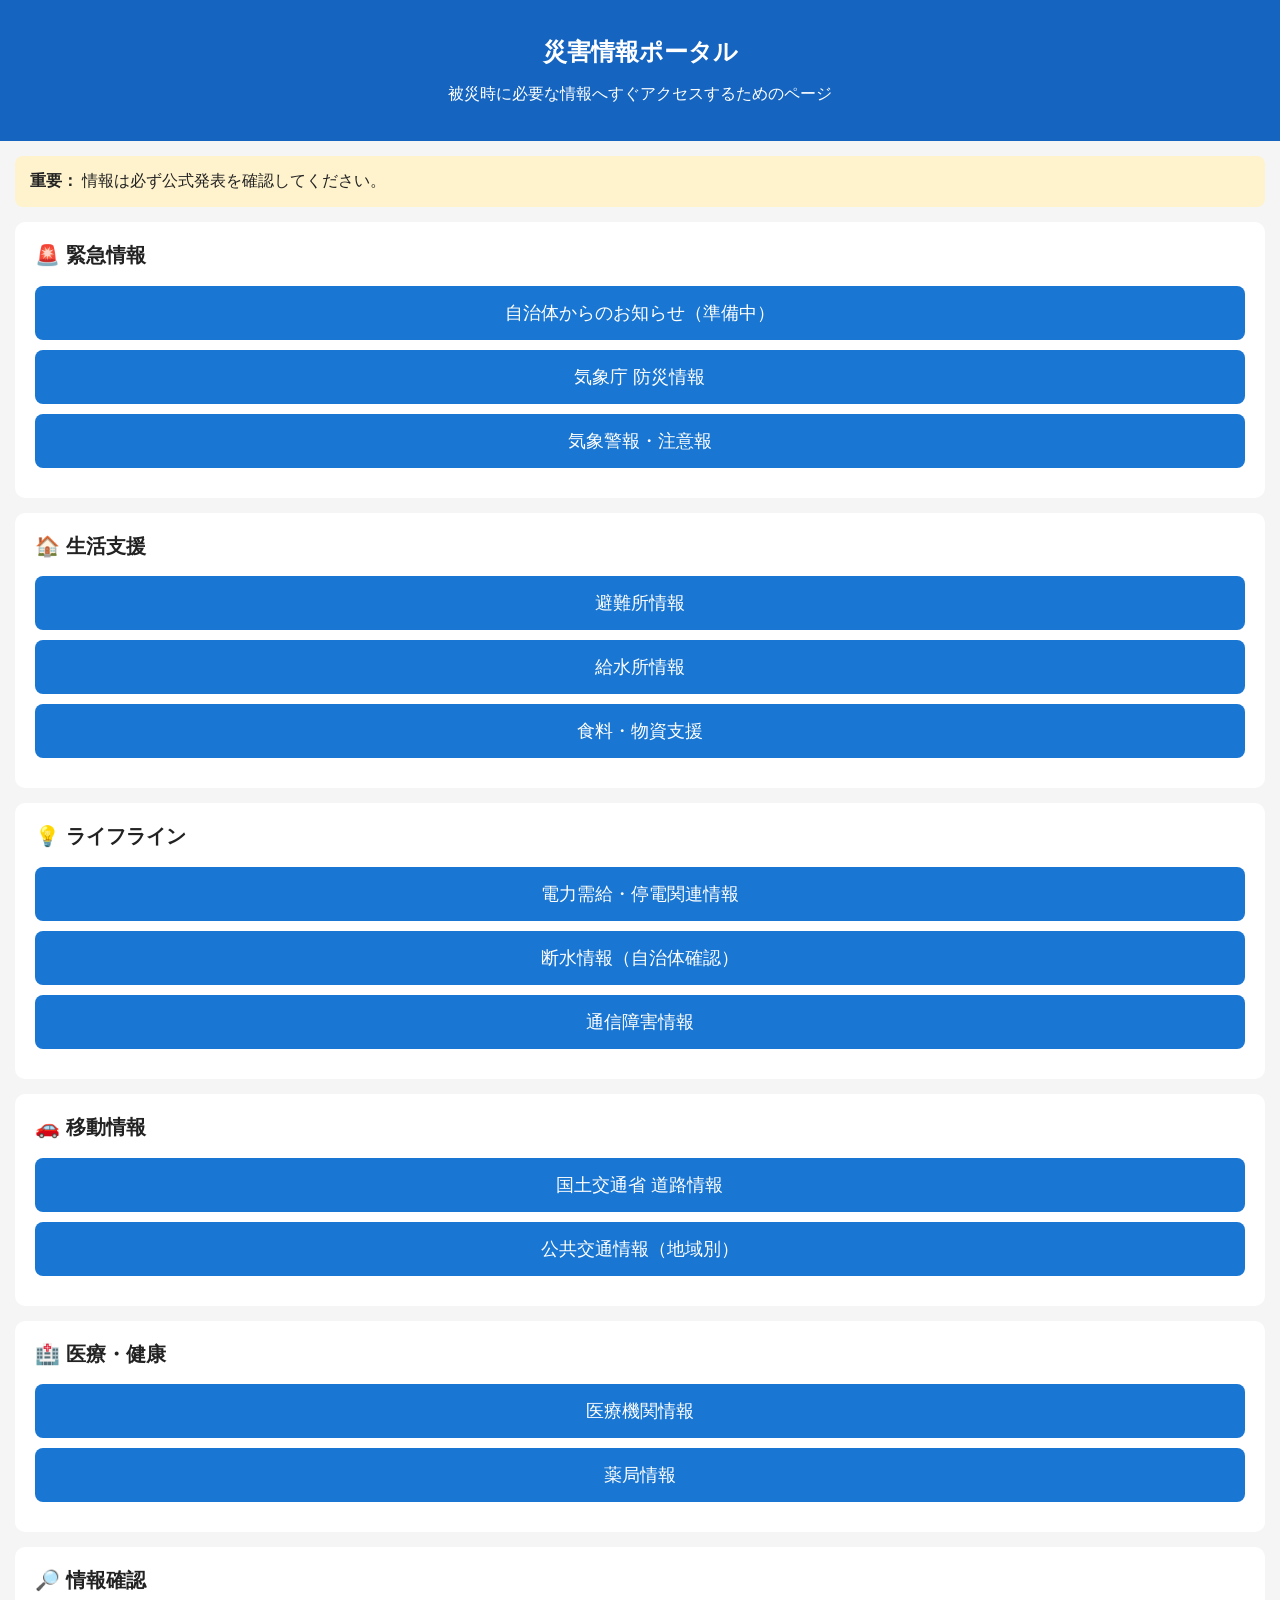
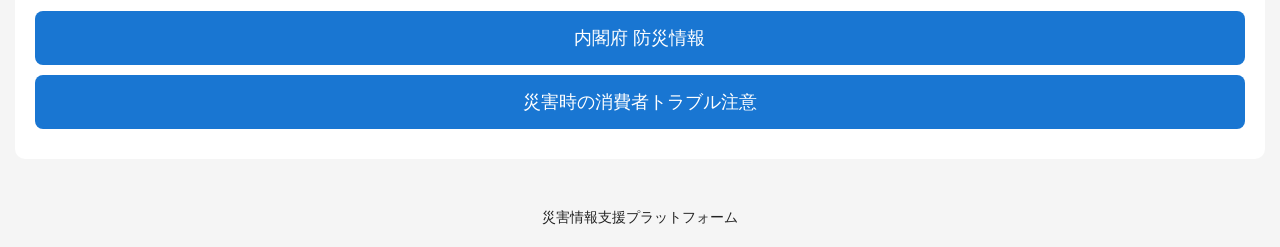
==== index.html @ c8236cd1 "Update index.html" ====
<!DOCTYPE html><html lang="ja">
<head>
<meta charset="UTF-8">
<meta name="viewport" content="width=device-width, initial-scale=1.0">
<title>災害情報ポータル</title><style>
body {
  font-family: sans-serif;
  margin: 0;
  background: #f5f5f5;
  color: #222;
}

header {
  background: #1565c0;
  color: white;
  padding: 20px;
  text-align: center;
}

h1 {
  font-size: 24px;
}

.container {
  padding: 15px;
}

.card {
  background: white;
  margin: 15px 0;
  padding: 20px;
  border-radius: 10px;
}

.card h2 {
  font-size: 20px;
  margin-top: 0;
}

.button {
  display: block;
  background: #1976d2;
  color: white;
  padding: 15px;
  margin: 10px 0;
  text-align: center;
  border-radius: 8px;
  text-decoration: none;
  font-size: 18px;
}

.notice {
  background: #fff3cd;
  padding: 15px;
  border-radius: 8px;
}

footer {
  text-align: center;
  padding: 20px;
  font-size: 14px;
}
</style></head><body><header>
<h1>災害情報ポータル</h1>
<p>被災時に必要な情報へすぐアクセスするためのページ</p>
</header><div class="container"><div class="notice">
<strong>重要：</strong>
情報は必ず公式発表を確認してください。
</div><div class="card">
<h2>🚨 緊急情報</h2><a class="button" href="https://www.lifull.com/">自治体からのお知らせ（準備中）</a>
<a class="button" href="https://www.jma.go.jp/bosai/">気象庁 防災情報</a>
<a class="button" href="https://www.jma.go.jp/bosai/map.html#5/34.5/137/">気象警報・注意報</a>

</div><div class="card">
<h2>🏠 生活支援</h2><a class="button" href="#">避難所情報</a>
<a class="button" href="#">給水所情報</a>
<a class="button" href="#">食料・物資支援</a>

</div><div class="card">
<h2>💡 ライフライン</h2><a class="button" href="https://www.occto.or.jp/">電力需給・停電関連情報</a>
<a class="button" href="#">断水情報（自治体確認）</a>
<a class="button" href="https://www.ntt-east.co.jp/release/">通信障害情報</a>

</div><div class="card">
<h2>🚗 移動情報</h2><a class="button" href="https://www.mlit.go.jp/road/">国土交通省 道路情報</a>
<a class="button" href="#">公共交通情報（地域別）</a>

</div><div class="card">
<h2>🏥 医療・健康</h2><a class="button" href="#">医療機関情報</a>
<a class="button" href="#">薬局情報</a>

</div><div class="card">
<h2>🔎 情報確認</h2><a class="button" href="https://www.bousai.go.jp/">内閣府 防災情報</a>
<a class="button" href="https://www.caa.go.jp/policies/policy/consumer_policy/information/disaster/">災害時の消費者トラブル注意</a>

</div></div><footer>
災害情報支援プラットフォーム
</footer></body>
</html>
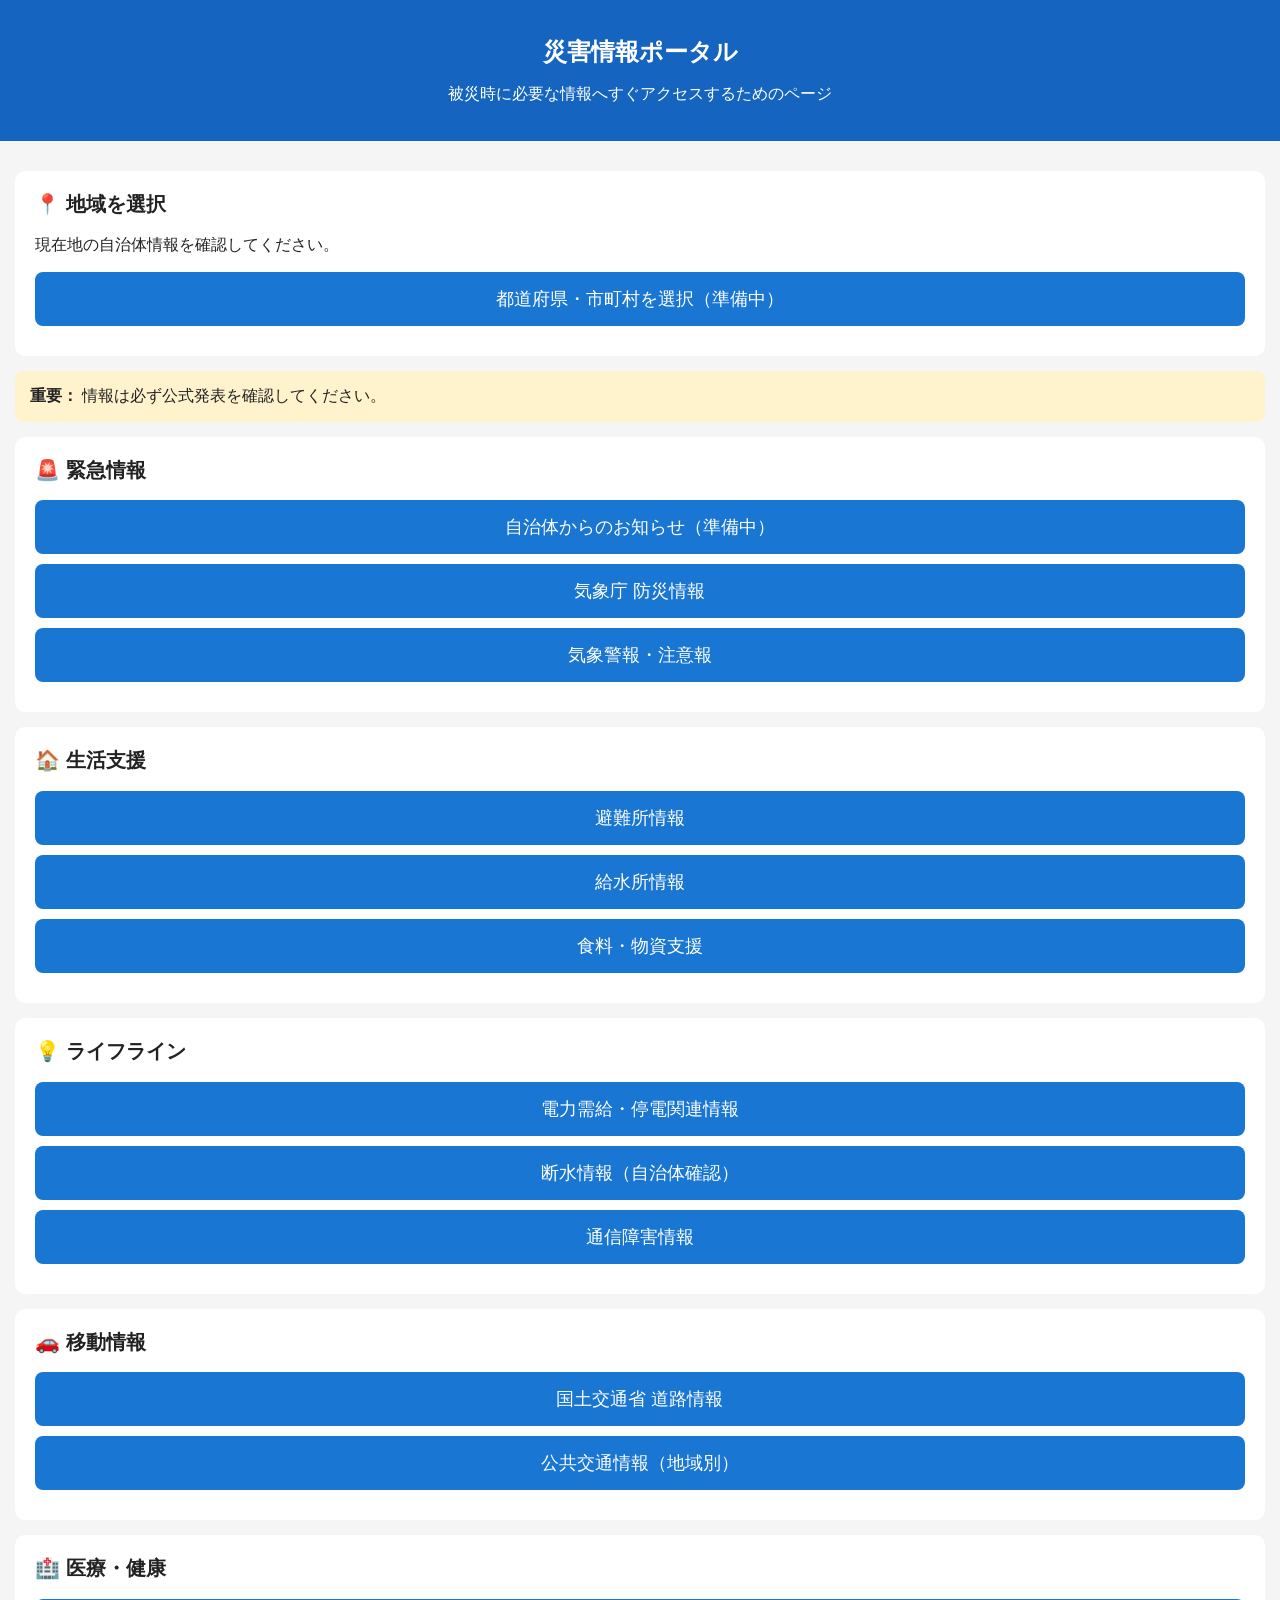
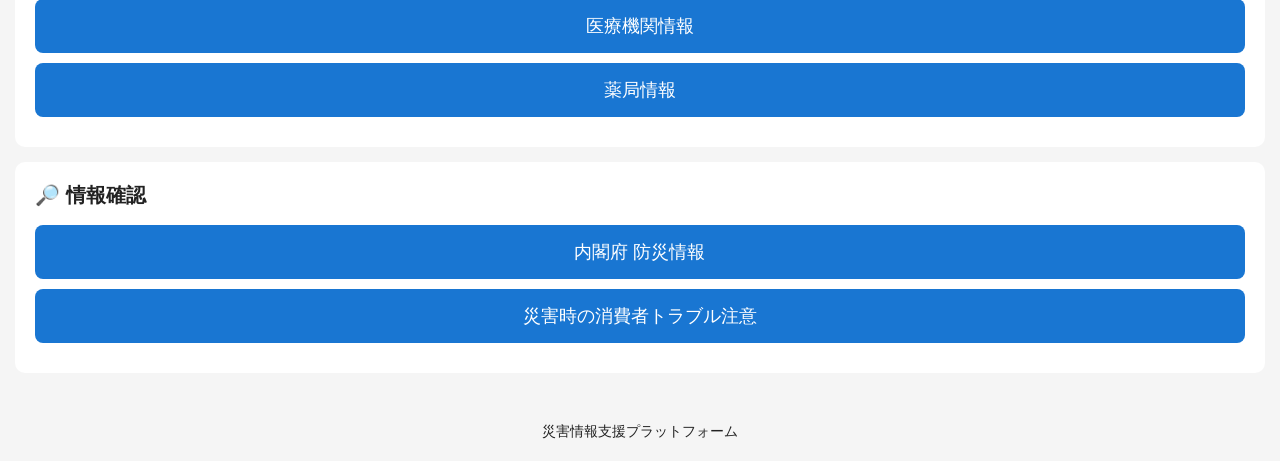
==== commit 9ffea7b2: "地域選択欄を追加" ====
--- a/index.html
+++ b/index.html
@@ -63,7 +63,16 @@
 </style></head><body><header>
 <h1>災害情報ポータル</h1>
 <p>被災時に必要な情報へすぐアクセスするためのページ</p>
-</header><div class="container"><div class="notice">
+</header><div class="container"><div class="card">
+<h2>📍 地域を選択</h2>
+
+<p>
+現在地の自治体情報を確認してください。
+</p>
+
+<a class="button" href="#">都道府県・市町村を選択（準備中）</a>
+
+</div><div class="notice">
 <strong>重要：</strong>
 情報は必ず公式発表を確認してください。
 </div><div class="card">
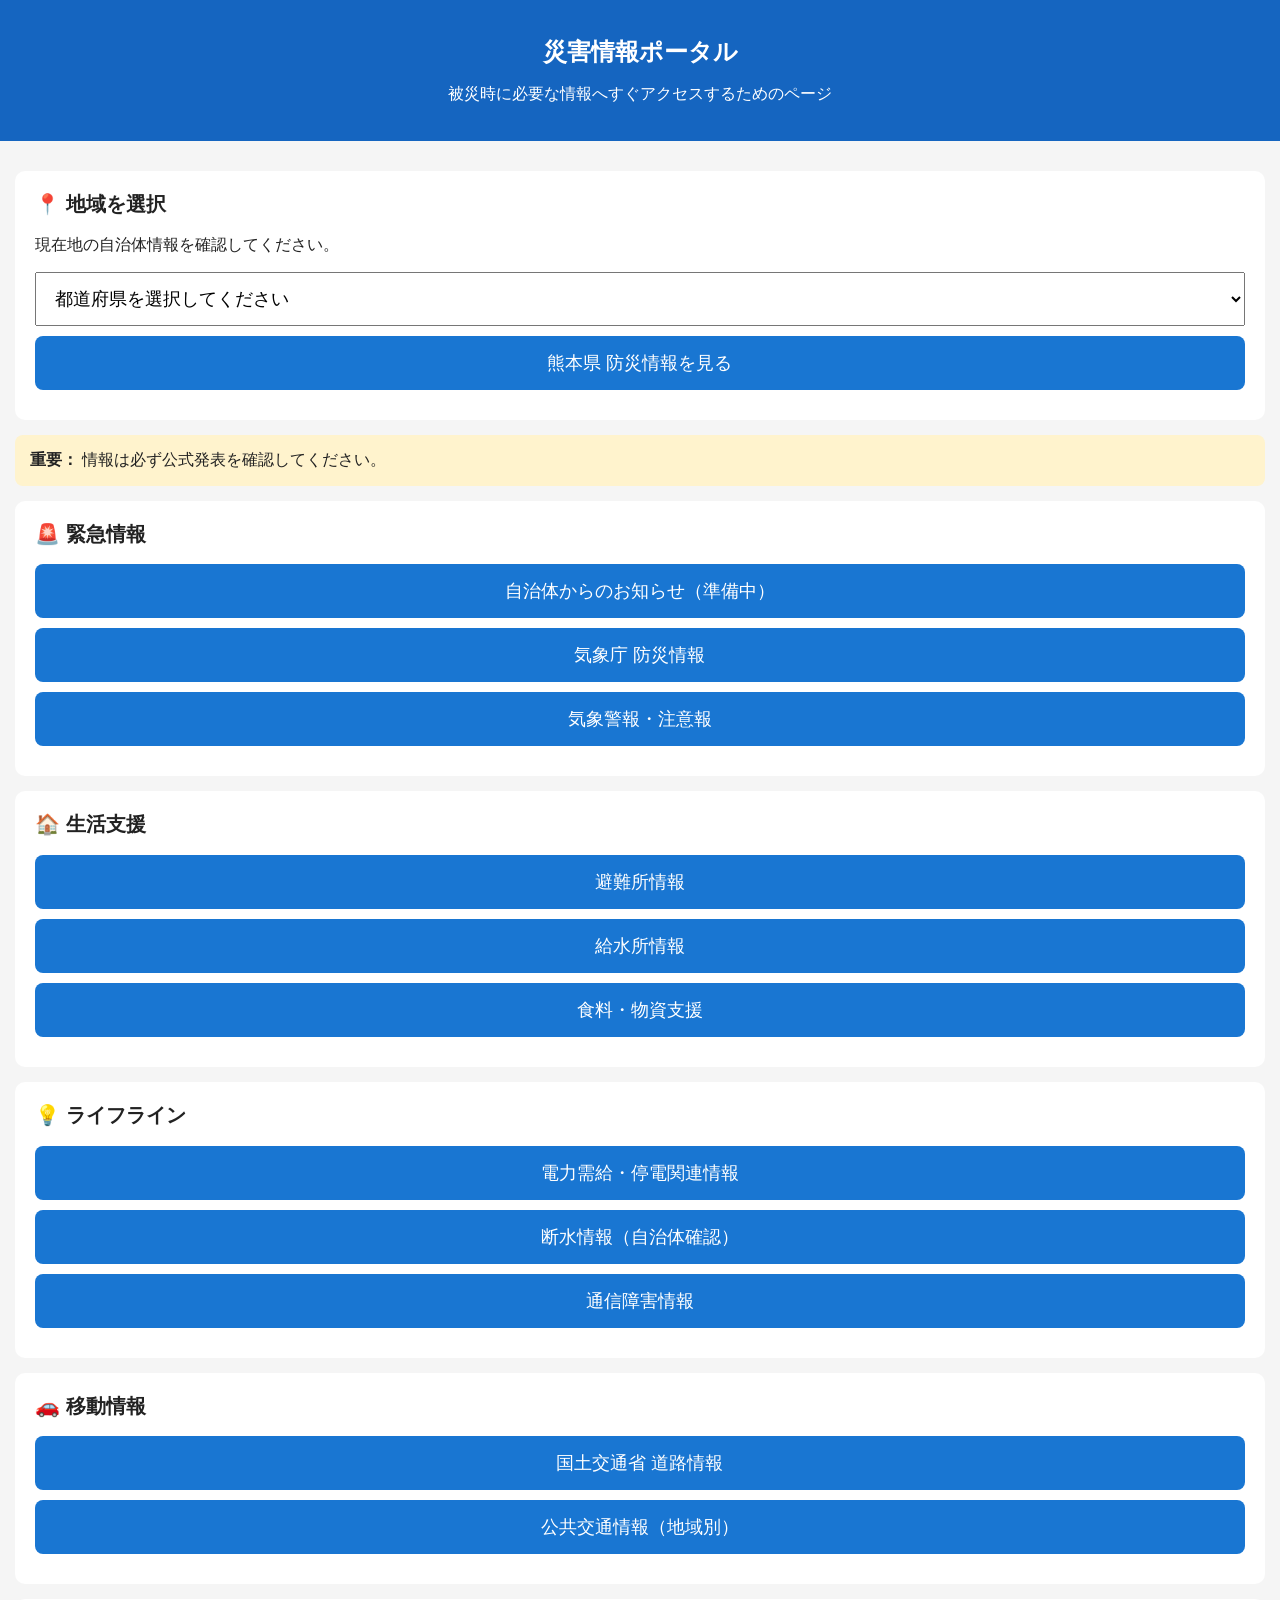
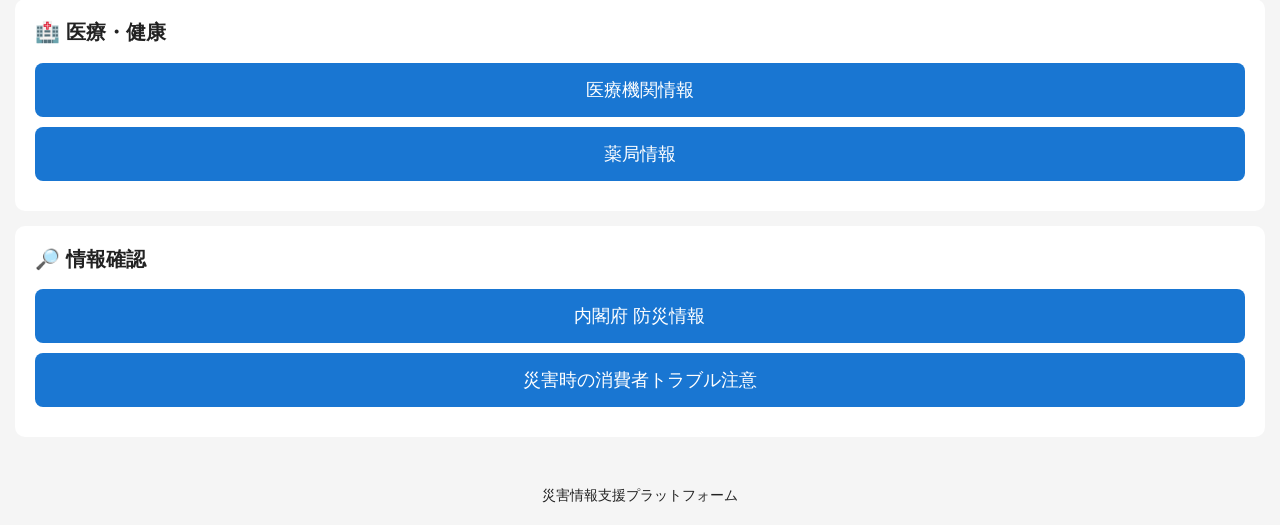
==== commit b7dcb4a8: "熊本県向け地域選択に変更" ====
--- a/index.html
+++ b/index.html
@@ -70,7 +70,14 @@
 現在地の自治体情報を確認してください。
 </p>
 
-<a class="button" href="#">都道府県・市町村を選択（準備中）</a>
+<select id="prefecture" style="width:100%;padding:15px;font-size:18px;">
+<option value="">都道府県を選択してください</option>
+<option value="kumamoto">熊本県</option>
+</select>
+
+<a class="button" onclick="openDisasterPage()">
+熊本県 防災情報を見る
+</a>
 
 </div><div class="notice">
 <strong>重要：</strong>
@@ -104,5 +111,28 @@
 
 </div></div><footer>
 災害情報支援プラットフォーム
-</footer></body>
+</footer><script>
+
+function openDisasterPage(){
+
+let pref = document.getElementById("prefecture").value;
+
+let pages = {
+
+
+
+kumamoto:"https://www.pref.kumamoto.jp/life/1/"
+
+};
+
+if(pages[pref]){
+window.open(pages[pref]);
+}
+else{
+alert("都道府県を選択してください");
+}
+
+}
+
+</script></body>
 </html>
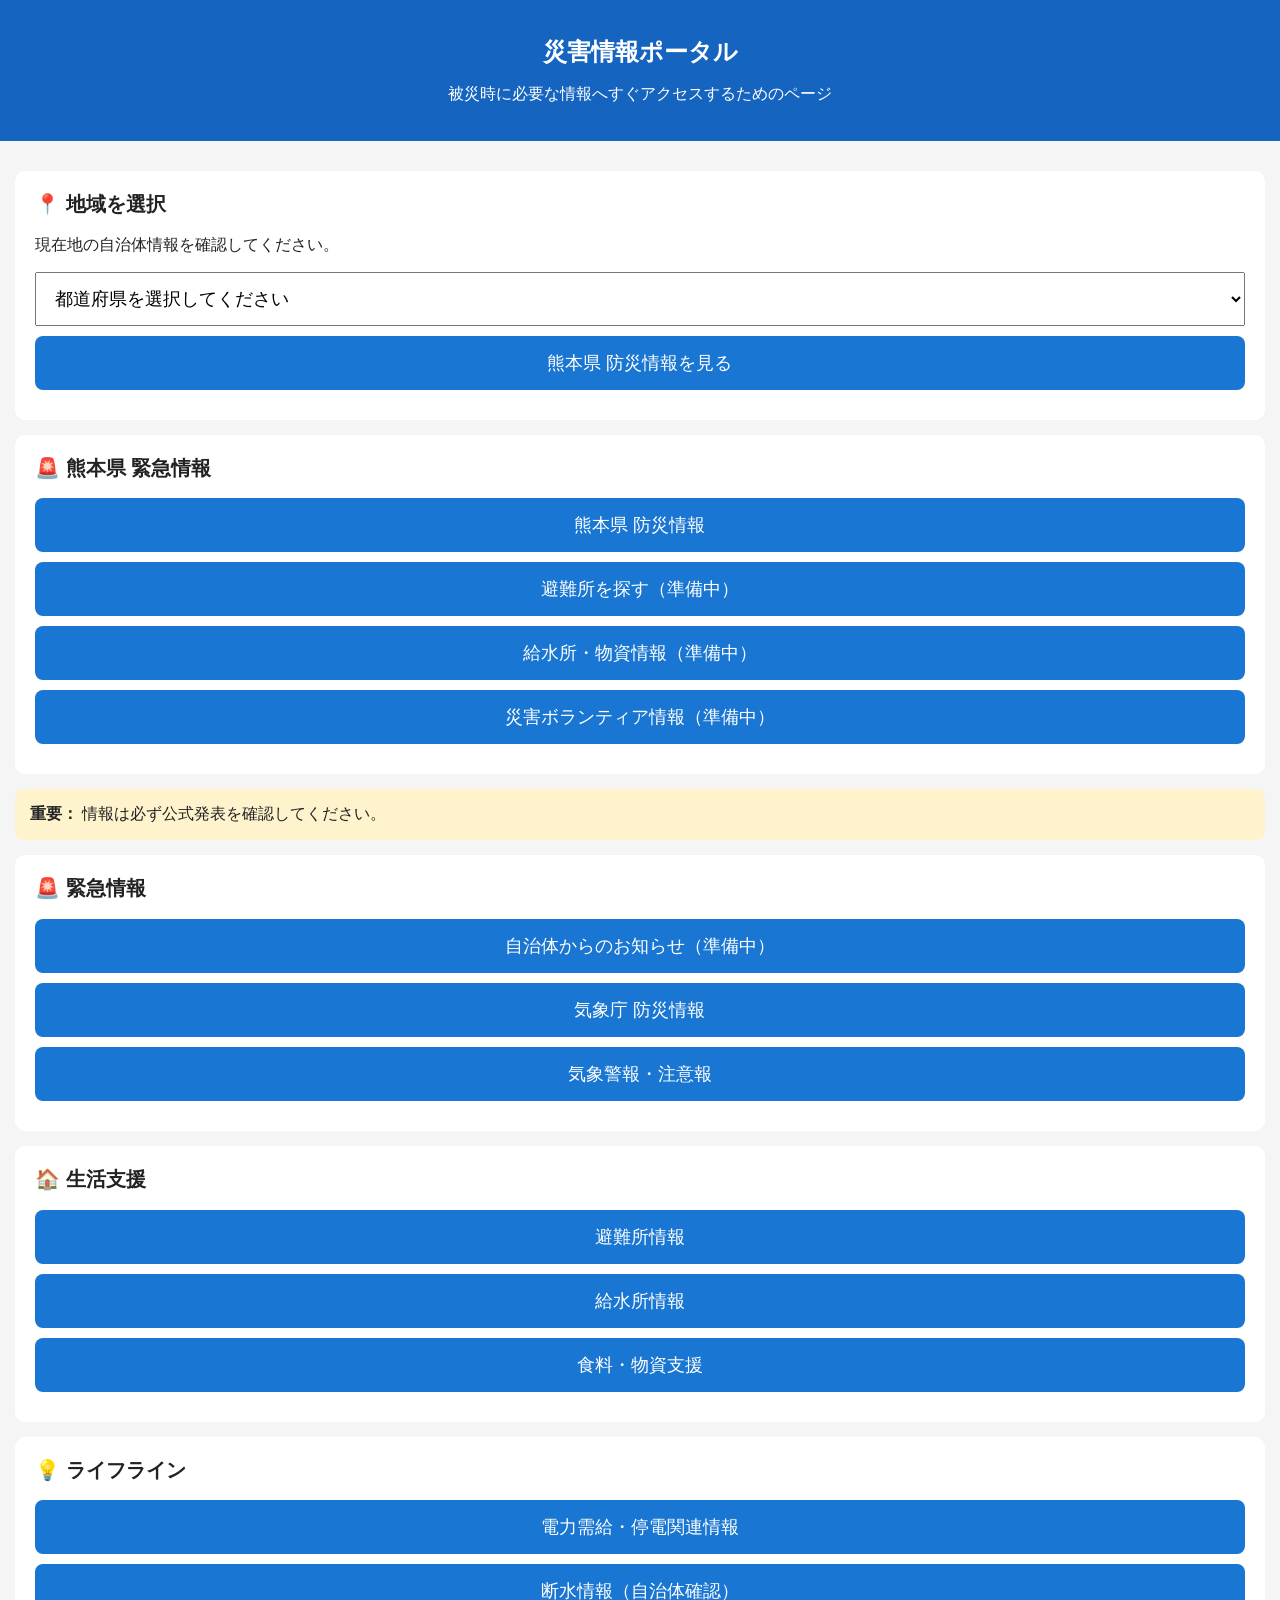
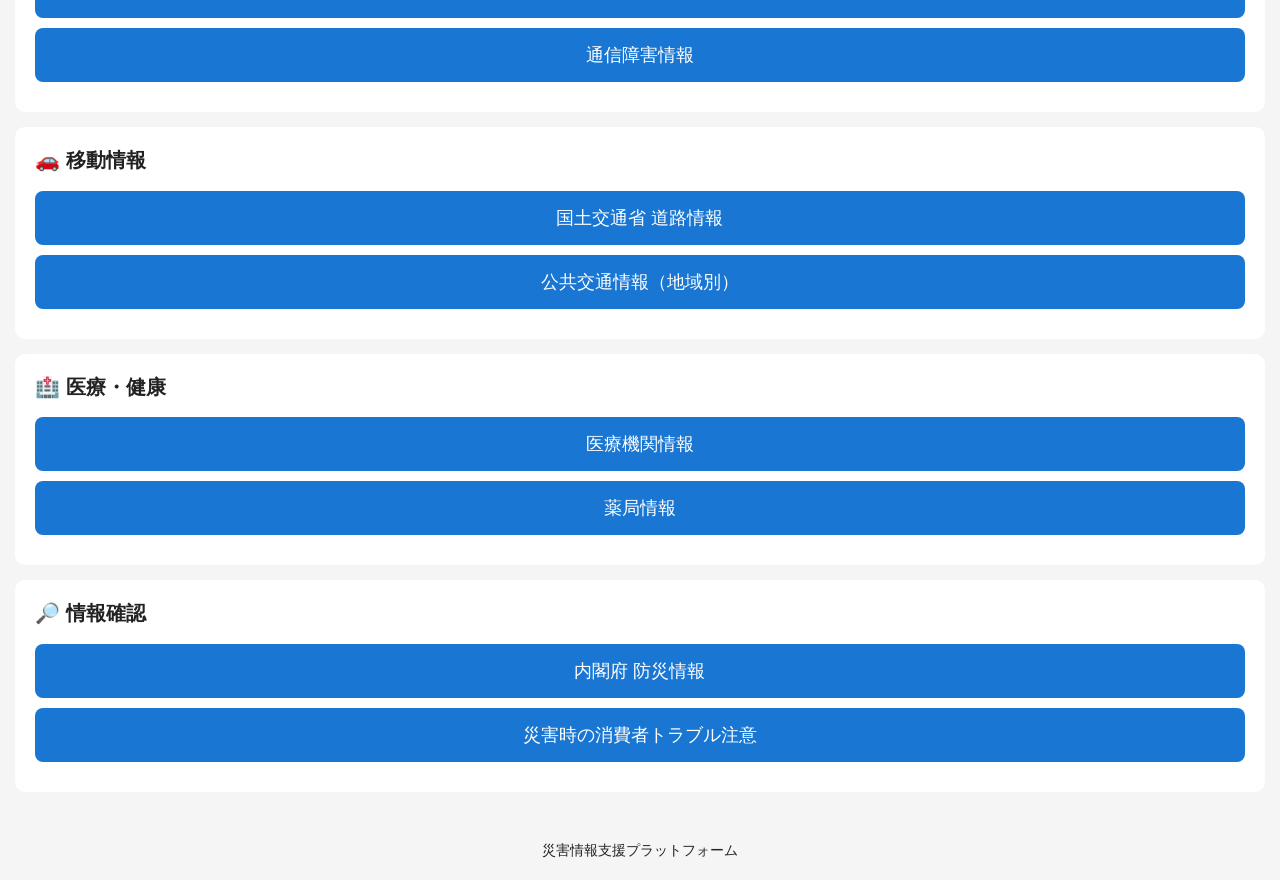
==== commit d1fd79ce: "熊本県緊急情報ボタン追加" ====
--- a/index.html
+++ b/index.html
@@ -79,6 +79,26 @@
 熊本県 防災情報を見る
 </a>
 
+</div><div class="card">
+
+<h2>🚨 熊本県 緊急情報</h2>
+
+<a class="button" href="https://www.pref.kumamoto.jp/life/1/">
+熊本県 防災情報
+</a>
+
+<a class="button" href="#">
+避難所を探す（準備中）
+</a>
+
+<a class="button" href="#">
+給水所・物資情報（準備中）
+</a>
+
+<a class="button" href="#">
+災害ボランティア情報（準備中）
+</a>
+
 </div><div class="notice">
 <strong>重要：</strong>
 情報は必ず公式発表を確認してください。
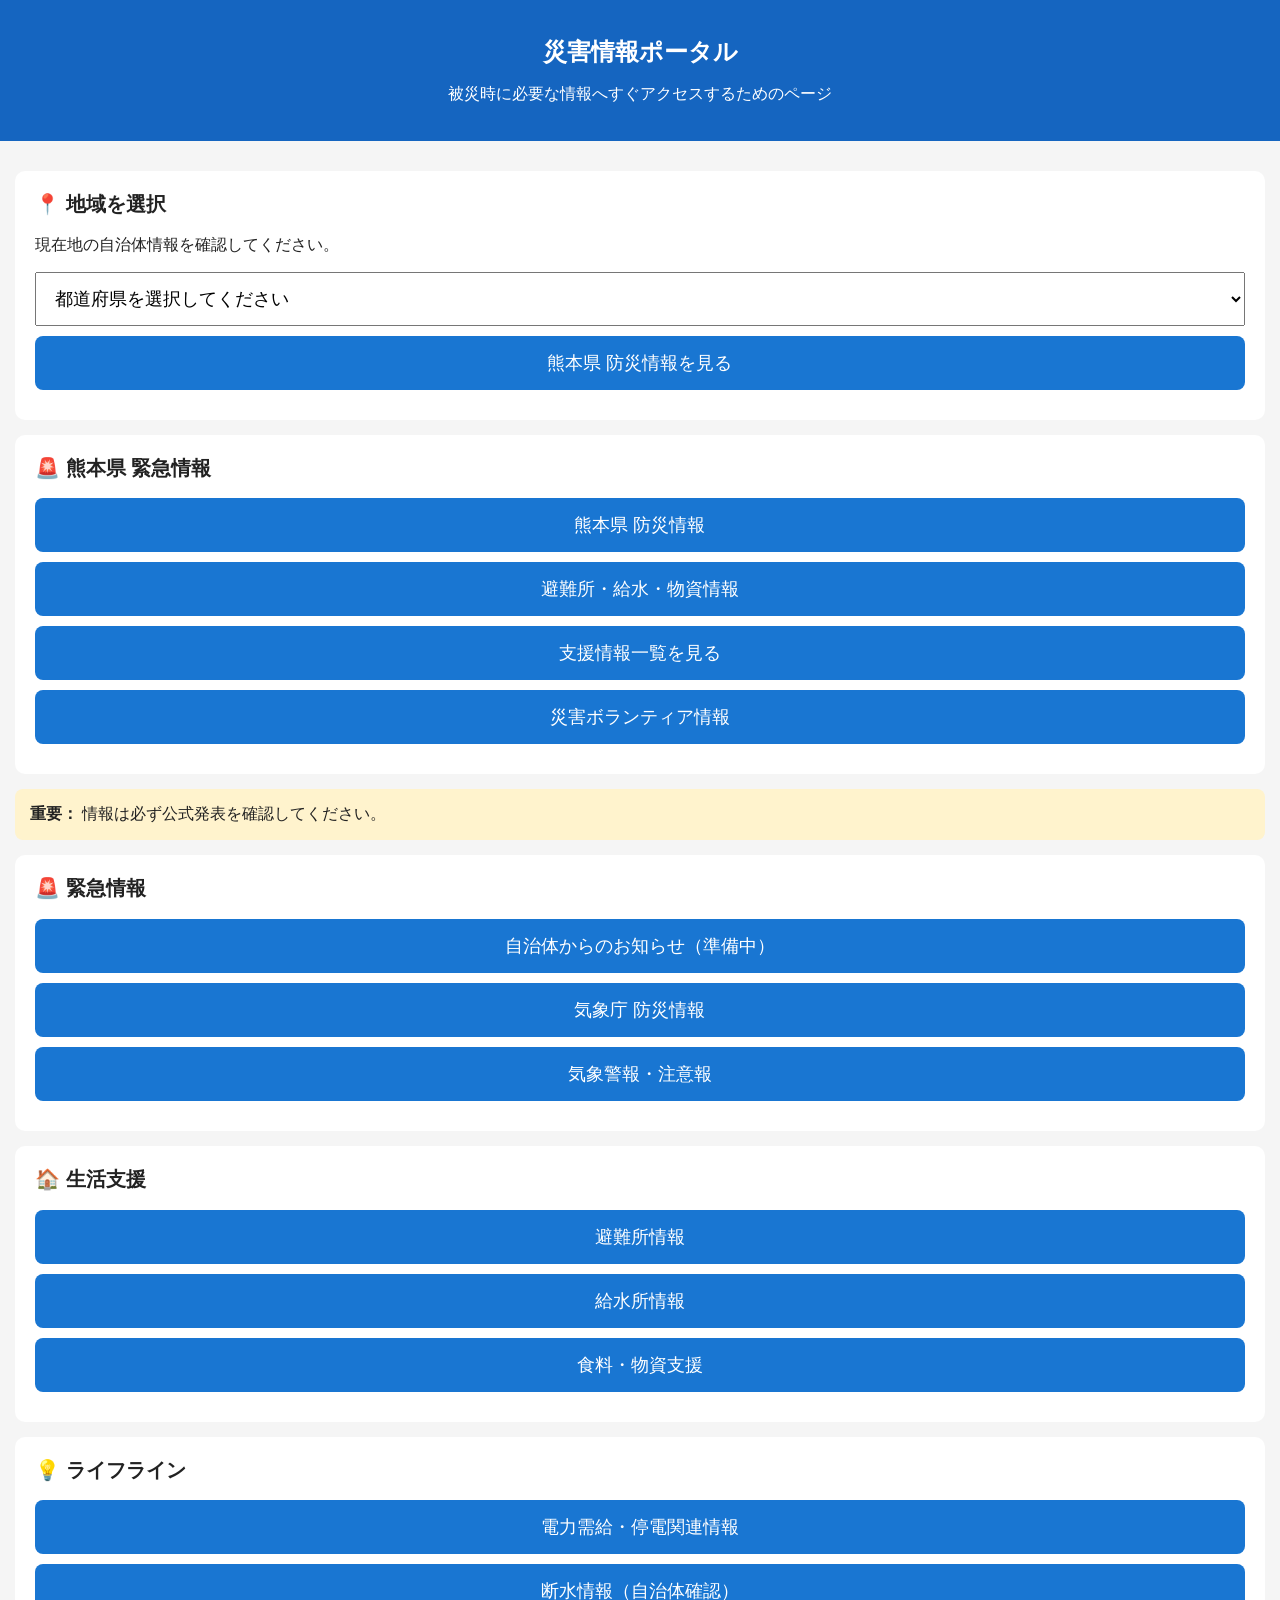
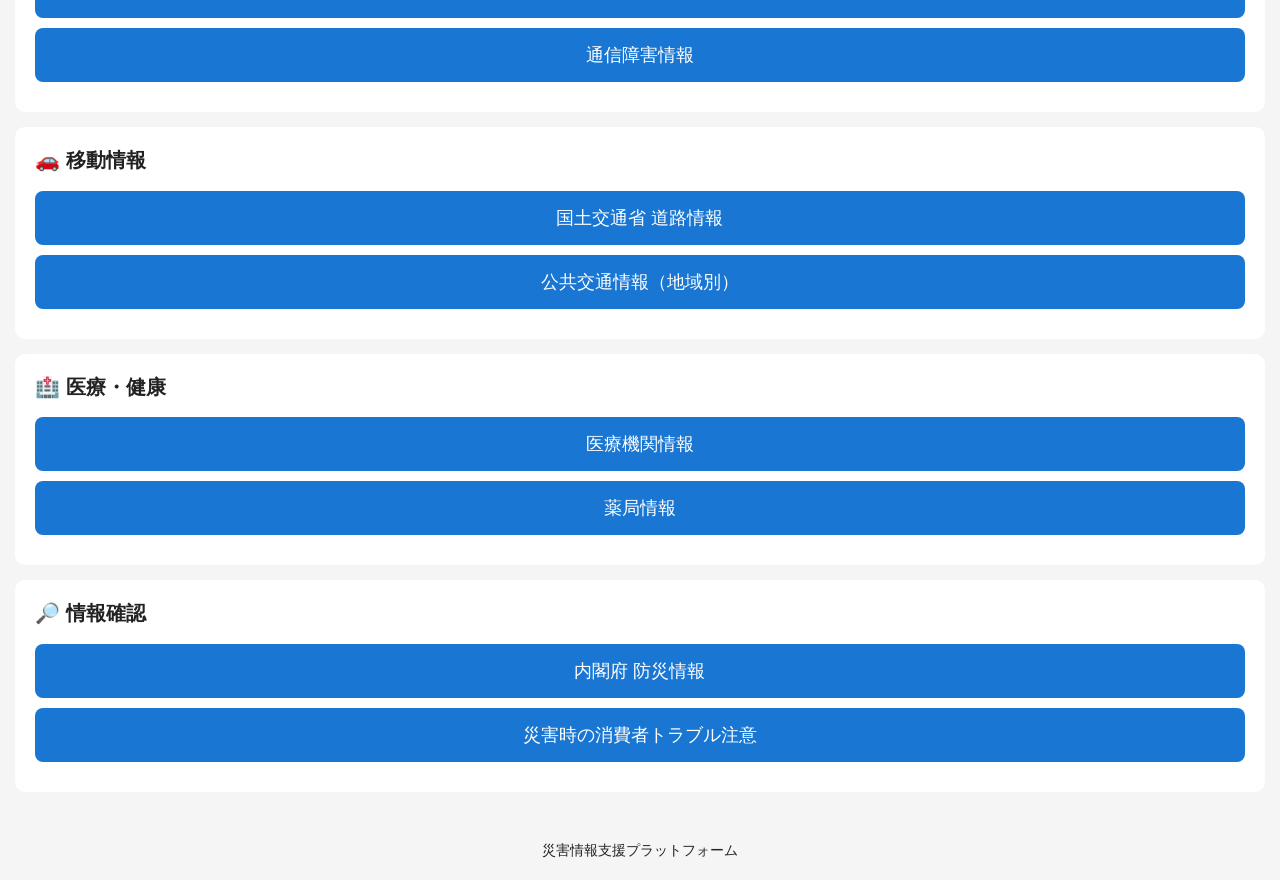
==== commit c6d839c8: "支援情報ページへのリンク追加" ====
--- a/index.html
+++ b/index.html
@@ -87,16 +87,16 @@
 熊本県 防災情報
 </a>
 
-<a class="button" href="#">
-避難所を探す（準備中）
+<a class="button" href="support.html">
+避難所・給水・物資情報
 </a>
 
-<a class="button" href="#">
-給水所・物資情報（準備中）
+<a class="button" href="support.html">
+支援情報一覧を見る
 </a>
 
-<a class="button" href="#">
-災害ボランティア情報（準備中）
+<a class="button" href="support.html">
+災害ボランティア情報
 </a>
 
 </div><div class="notice">
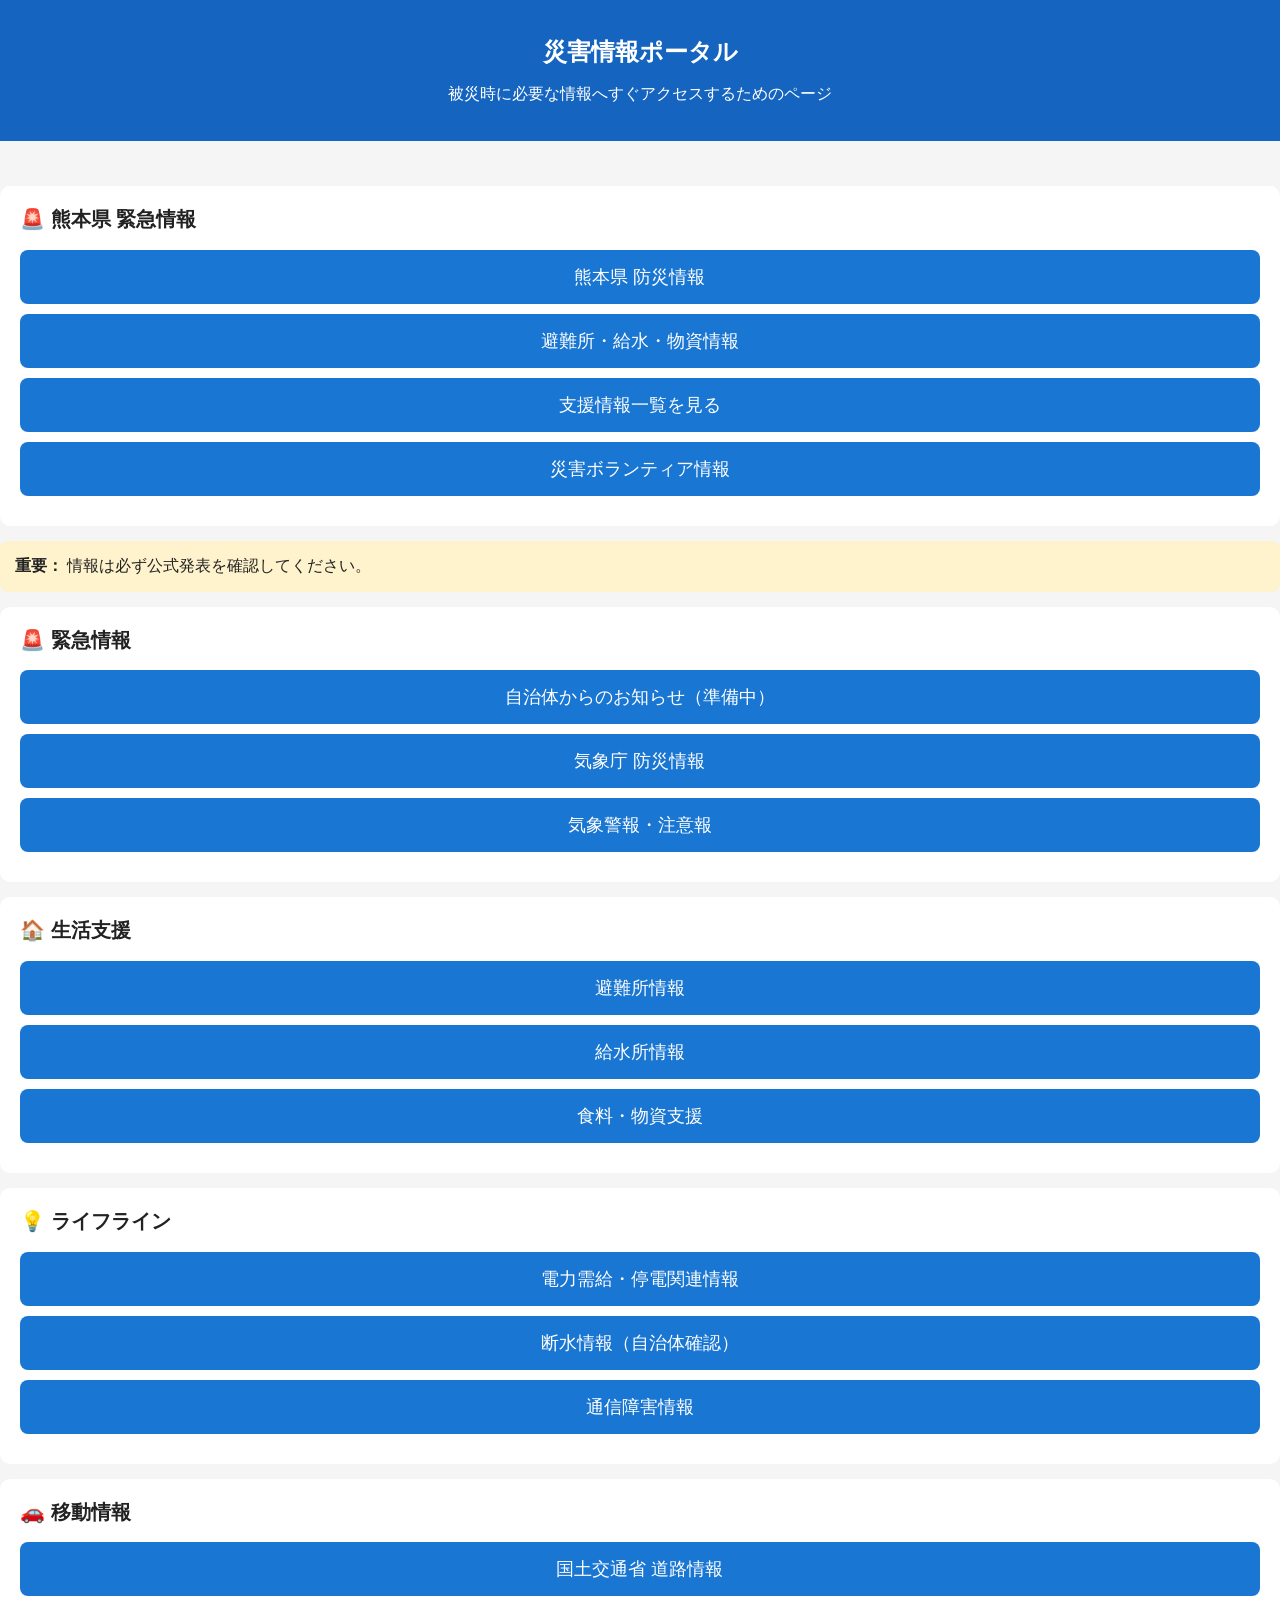
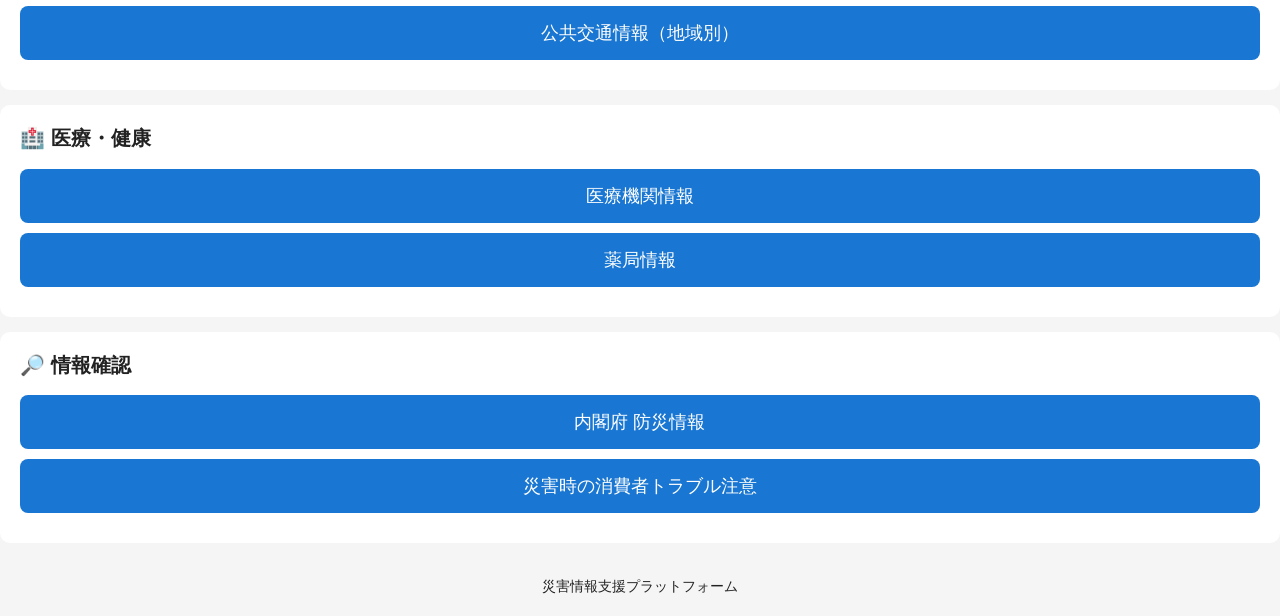
==== commit 5a4b3377: "地域選択機能を一時非表示化" ====
--- a/index.html
+++ b/index.html
@@ -63,21 +63,7 @@
 </style></head><body><header>
 <h1>災害情報ポータル</h1>
 <p>被災時に必要な情報へすぐアクセスするためのページ</p>
-</header><div class="container"><div class="card">
-<h2>📍 地域を選択</h2>
-
-<p>
-現在地の自治体情報を確認してください。
-</p>
-
-<select id="prefecture" style="width:100%;padding:15px;font-size:18px;">
-<option value="">都道府県を選択してください</option>
-<option value="kumamoto">熊本県</option>
-</select>
-
-<a class="button" onclick="openDisasterPage()">
-熊本県 防災情報を見る
-</a>
+</header><div class="container">
 
 </div><div class="card">
 
@@ -133,26 +119,7 @@
 災害情報支援プラットフォーム
 </footer><script>
 
-function openDisasterPage(){
 
-let pref = document.getElementById("prefecture").value;
-
-let pages = {
-
-
-
-kumamoto:"https://www.pref.kumamoto.jp/life/1/"
-
-};
-
-if(pages[pref]){
-window.open(pages[pref]);
-}
-else{
-alert("都道府県を選択してください");
-}
-
-}
 
 </script></body>
 </html>
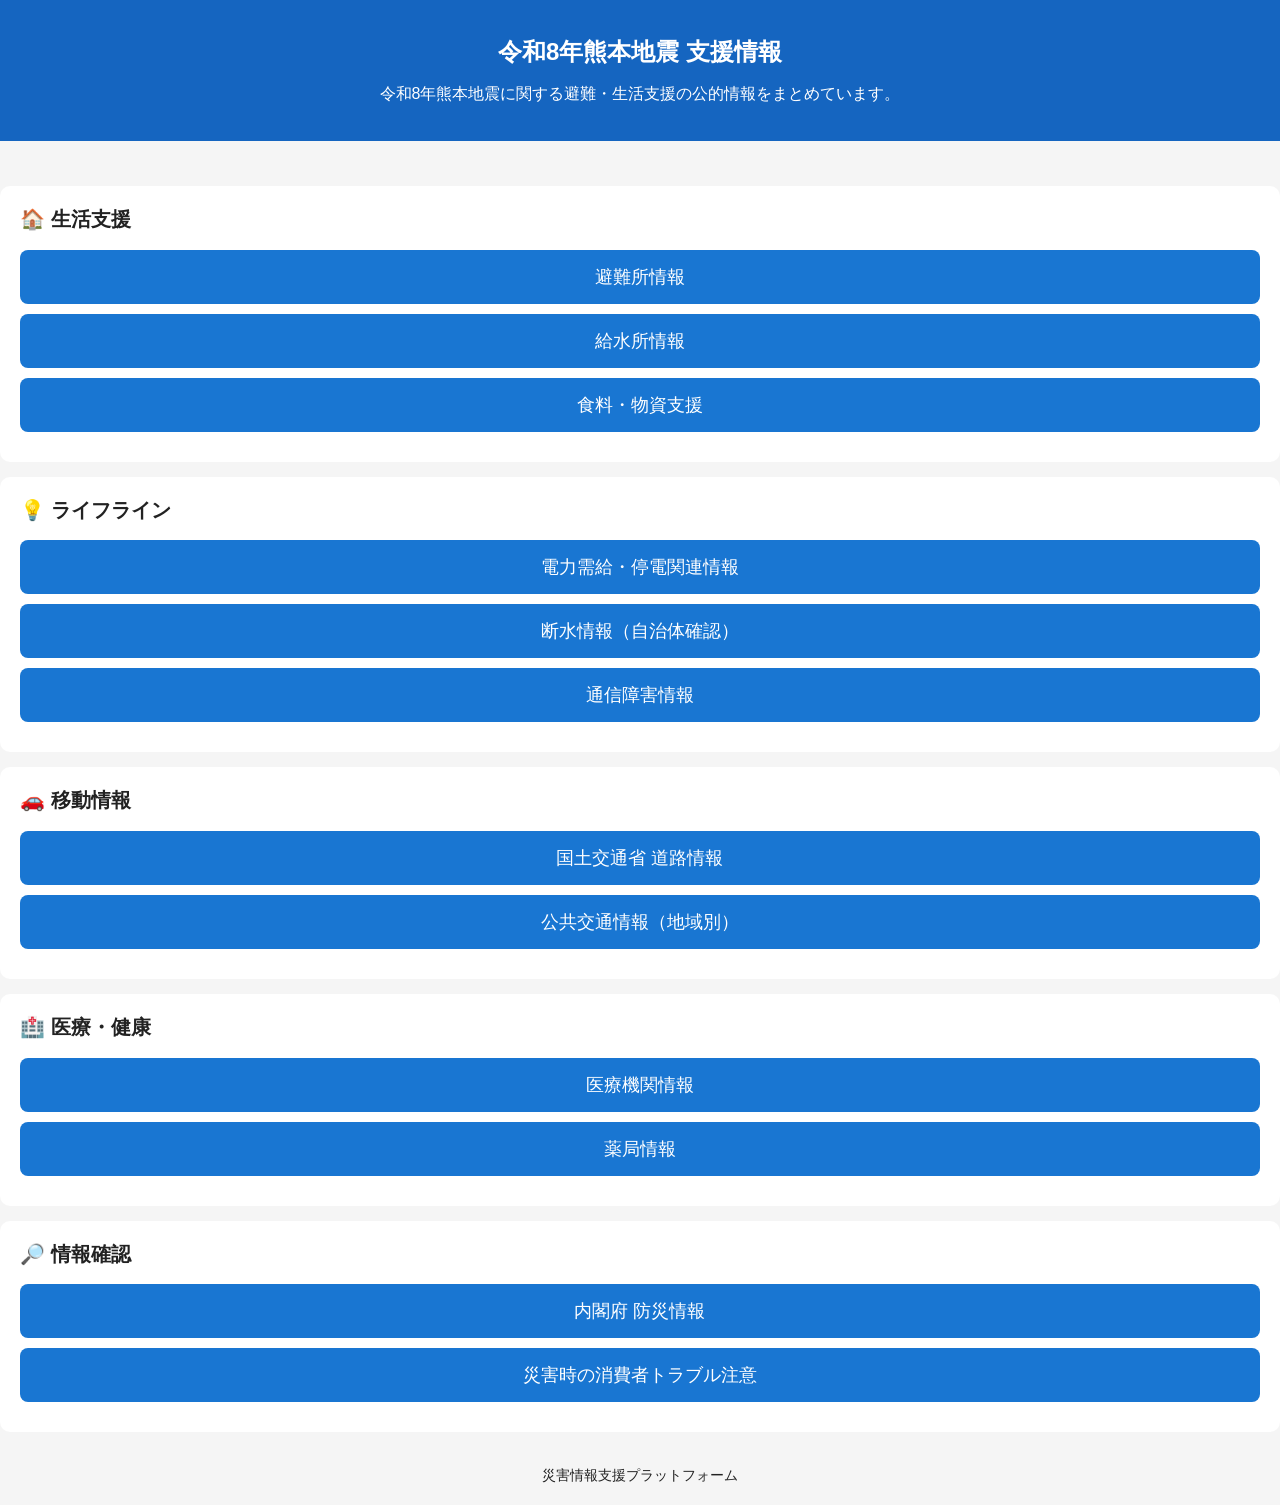
==== commit 7c5f96ae: "熊本地震支援情報サイトとして構成整理" ====
--- a/index.html
+++ b/index.html
@@ -2,7 +2,7 @@
 <head>
 <meta charset="UTF-8">
 <meta name="viewport" content="width=device-width, initial-scale=1.0">
-<title>災害情報ポータル</title><style>
+<title>令和8年熊本地震 支援情報</title><style>
 body {
   font-family: sans-serif;
   margin: 0;
@@ -61,39 +61,13 @@
   font-size: 14px;
 }
 </style></head><body><header>
-<h1>災害情報ポータル</h1>
-<p>被災時に必要な情報へすぐアクセスするためのページ</p>
+<h1>令和8年熊本地震 支援情報</h1>
+<p>令和8年熊本地震に関する避難・生活支援の公的情報をまとめています。</p>
 </header><div class="container">
 
 </div><div class="card">
 
-<h2>🚨 熊本県 緊急情報</h2>
 
-<a class="button" href="https://www.pref.kumamoto.jp/life/1/">
-熊本県 防災情報
-</a>
-
-<a class="button" href="support.html">
-避難所・給水・物資情報
-</a>
-
-<a class="button" href="support.html">
-支援情報一覧を見る
-</a>
-
-<a class="button" href="support.html">
-災害ボランティア情報
-</a>
-
-</div><div class="notice">
-<strong>重要：</strong>
-情報は必ず公式発表を確認してください。
-</div><div class="card">
-<h2>🚨 緊急情報</h2><a class="button" href="https://www.lifull.com/">自治体からのお知らせ（準備中）</a>
-<a class="button" href="https://www.jma.go.jp/bosai/">気象庁 防災情報</a>
-<a class="button" href="https://www.jma.go.jp/bosai/map.html#5/34.5/137/">気象警報・注意報</a>
-
-</div><div class="card">
 <h2>🏠 生活支援</h2><a class="button" href="#">避難所情報</a>
 <a class="button" href="#">給水所情報</a>
 <a class="button" href="#">食料・物資支援</a>
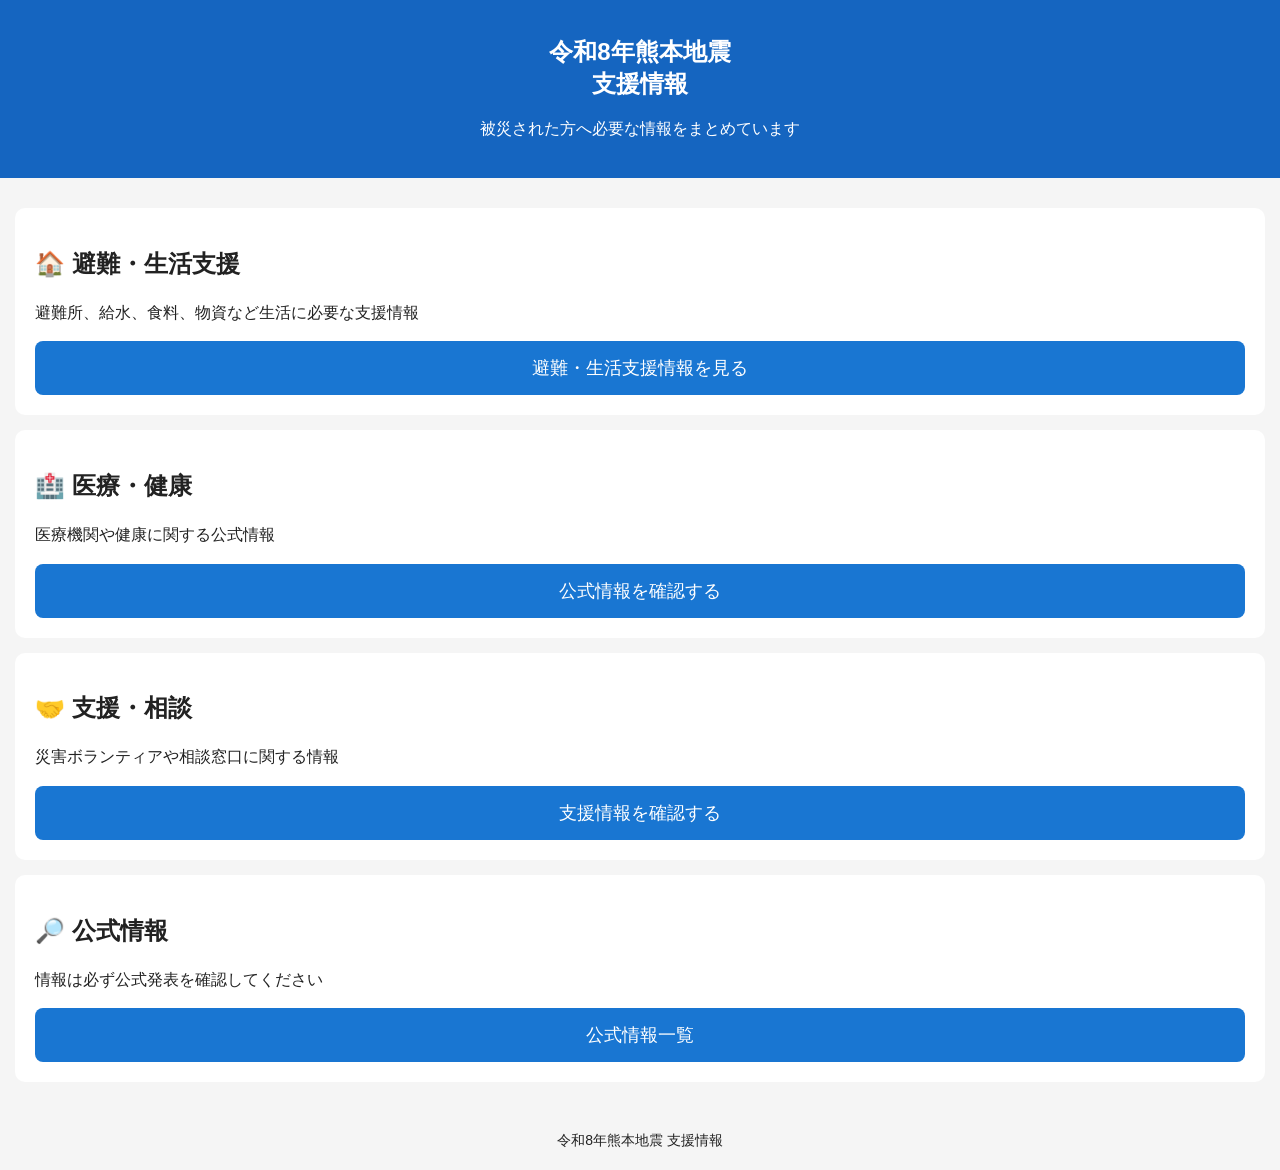
==== commit 3f7d89df: "公開用トップページ整理" ====
--- a/index.html
+++ b/index.html
@@ -1,99 +1,163 @@
-<!DOCTYPE html><html lang="ja">
+<!DOCTYPE html>
+<html lang="ja">
+
 <head>
 <meta charset="UTF-8">
 <meta name="viewport" content="width=device-width, initial-scale=1.0">
-<title>令和8年熊本地震 支援情報</title><style>
+
+<title>令和8年熊本地震 支援情報</title>
+
+<style>
+
 body {
-  font-family: sans-serif;
-  margin: 0;
-  background: #f5f5f5;
-  color: #222;
+font-family: sans-serif;
+margin:0;
+background:#f5f5f5;
+color:#222;
 }
 
 header {
-  background: #1565c0;
-  color: white;
-  padding: 20px;
-  text-align: center;
+background:#1565c0;
+color:white;
+padding:20px;
+text-align:center;
 }
 
 h1 {
-  font-size: 24px;
+font-size:24px;
 }
 
 .container {
-  padding: 15px;
+padding:15px;
 }
 
 .card {
-  background: white;
-  margin: 15px 0;
-  padding: 20px;
-  border-radius: 10px;
-}
-
-.card h2 {
-  font-size: 20px;
-  margin-top: 0;
+background:white;
+padding:20px;
+margin:15px 0;
+border-radius:10px;
 }
 
 .button {
-  display: block;
-  background: #1976d2;
-  color: white;
-  padding: 15px;
-  margin: 10px 0;
-  text-align: center;
-  border-radius: 8px;
-  text-decoration: none;
-  font-size: 18px;
+display:block;
+background:#1976d2;
+color:white;
+padding:15px;
+margin-top:10px;
+text-align:center;
+border-radius:8px;
+text-decoration:none;
+font-size:18px;
 }
 
-.notice {
-  background: #fff3cd;
-  padding: 15px;
-  border-radius: 8px;
+p {
+line-height:1.6;
 }
 
 footer {
-  text-align: center;
-  padding: 20px;
-  font-size: 14px;
+text-align:center;
+padding:20px;
+font-size:14px;
 }
-</style></head><body><header>
-<h1>令和8年熊本地震 支援情報</h1>
-<p>令和8年熊本地震に関する避難・生活支援の公的情報をまとめています。</p>
-</header><div class="container">
 
-</div><div class="card">
+</style>
+
+</head>
 
 
-<h2>🏠 生活支援</h2><a class="button" href="#">避難所情報</a>
-<a class="button" href="#">給水所情報</a>
-<a class="button" href="#">食料・物資支援</a>
+<body>
 
-</div><div class="card">
-<h2>💡 ライフライン</h2><a class="button" href="https://www.occto.or.jp/">電力需給・停電関連情報</a>
-<a class="button" href="#">断水情報（自治体確認）</a>
-<a class="button" href="https://www.ntt-east.co.jp/release/">通信障害情報</a>
 
-</div><div class="card">
-<h2>🚗 移動情報</h2><a class="button" href="https://www.mlit.go.jp/road/">国土交通省 道路情報</a>
-<a class="button" href="#">公共交通情報（地域別）</a>
+<header>
 
-</div><div class="card">
-<h2>🏥 医療・健康</h2><a class="button" href="#">医療機関情報</a>
-<a class="button" href="#">薬局情報</a>
+<h1>
+令和8年熊本地震<br>
+支援情報
+</h1>
 
-</div><div class="card">
-<h2>🔎 情報確認</h2><a class="button" href="https://www.bousai.go.jp/">内閣府 防災情報</a>
-<a class="button" href="https://www.caa.go.jp/policies/policy/consumer_policy/information/disaster/">災害時の消費者トラブル注意</a>
+<p>
+被災された方へ必要な情報をまとめています
+</p>
 
-</div></div><footer>
-災害情報支援プラットフォーム
-</footer><script>
+</header>
+
+
+<div class="container">
+
+
+<div class="card">
+
+<h2>🏠 避難・生活支援</h2>
+
+<p>
+避難所、給水、食料、物資など生活に必要な支援情報
+</p>
+
+<a class="button" href="support.html">
+避難・生活支援情報を見る
+</a>
+
+</div>
 
 
 
-</script></body>
+<div class="card">
+
+<h2>🏥 医療・健康</h2>
+
+<p>
+医療機関や健康に関する公式情報
+</p>
+
+<a class="button" href="official.html">
+公式情報を確認する
+</a>
+
+</div>
+
+
+
+<div class="card">
+
+<h2>🤝 支援・相談</h2>
+
+<p>
+災害ボランティアや相談窓口に関する情報
+</p>
+
+<a class="button" href="official.html">
+支援情報を確認する
+</a>
+
+</div>
+
+
+
+<div class="card">
+
+<h2>🔎 公式情報</h2>
+
+<p>
+情報は必ず公式発表を確認してください
+</p>
+
+<a class="button" href="official.html">
+公式情報一覧
+</a>
+
+</div>
+
+
+</div>
+
+
+<footer>
+
+令和8年熊本地震 支援情報
+
+</footer>
+
+
+</body>
+
 </html>
